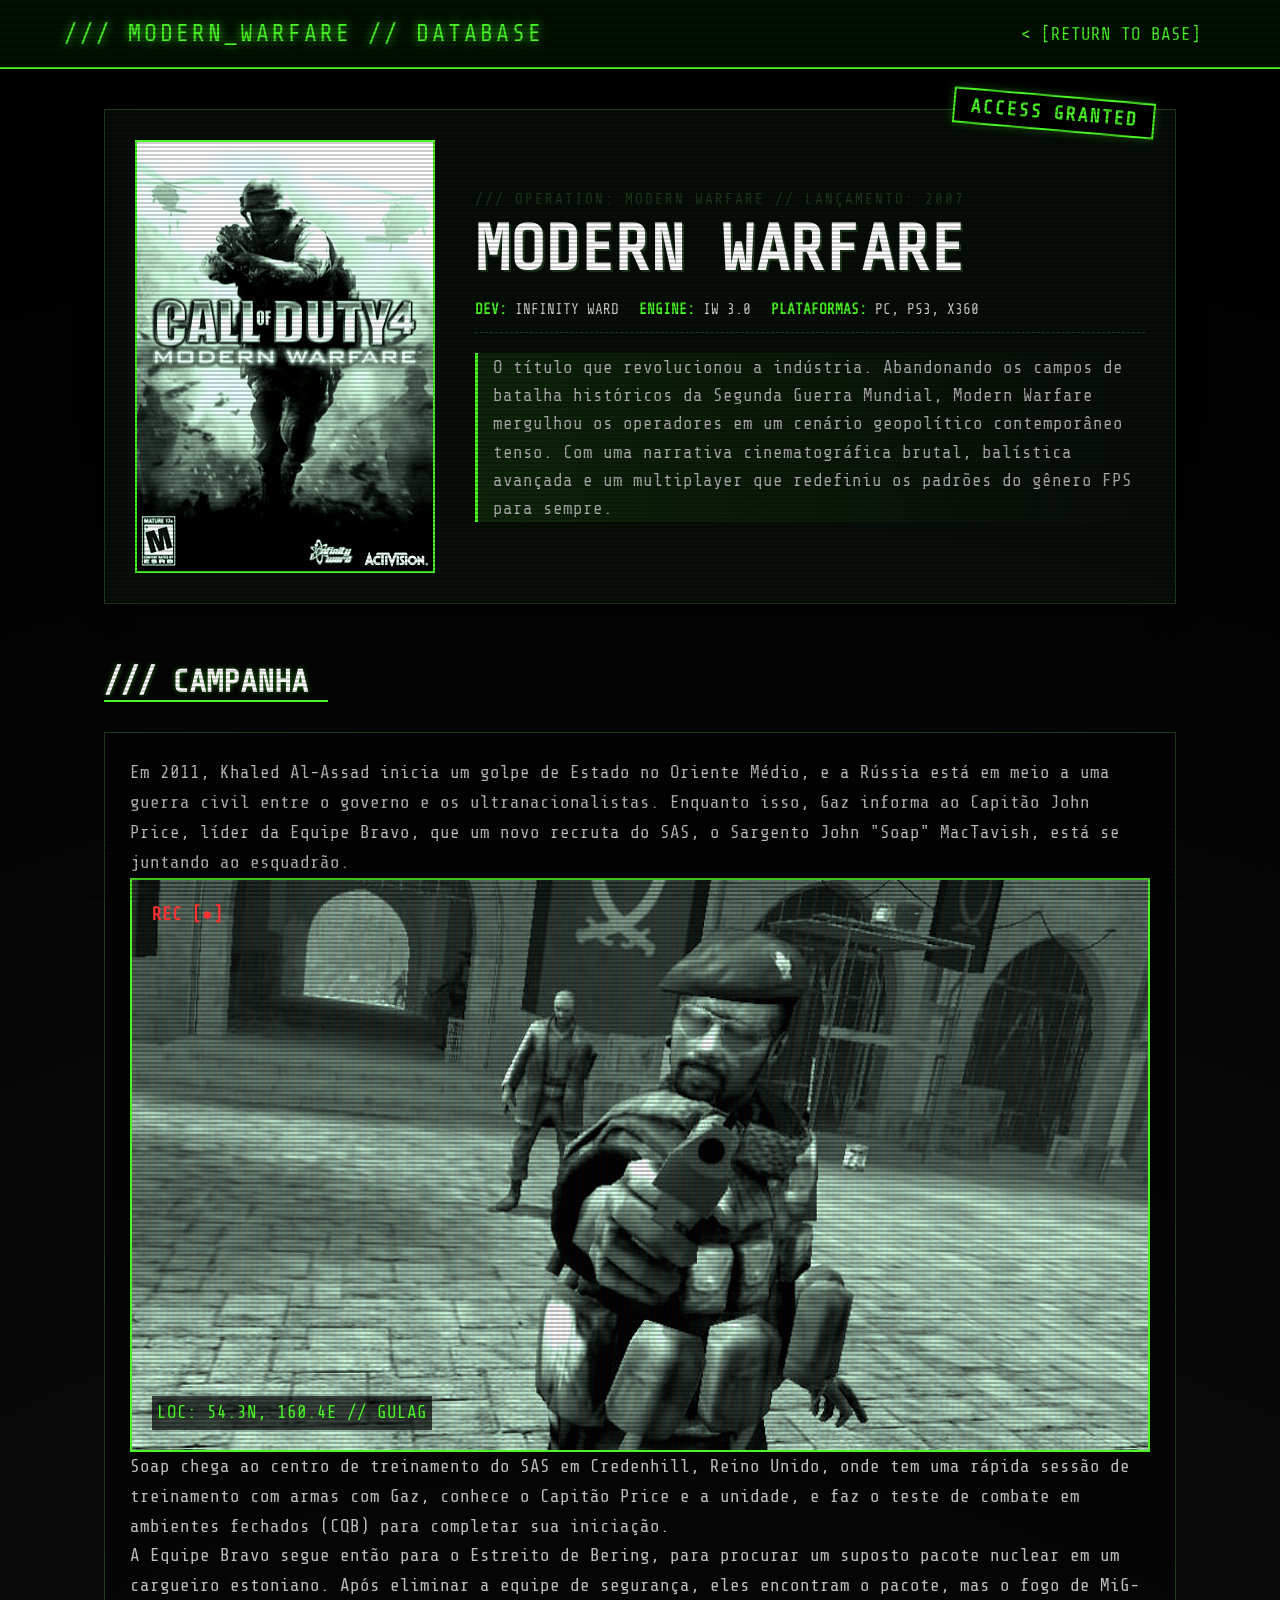
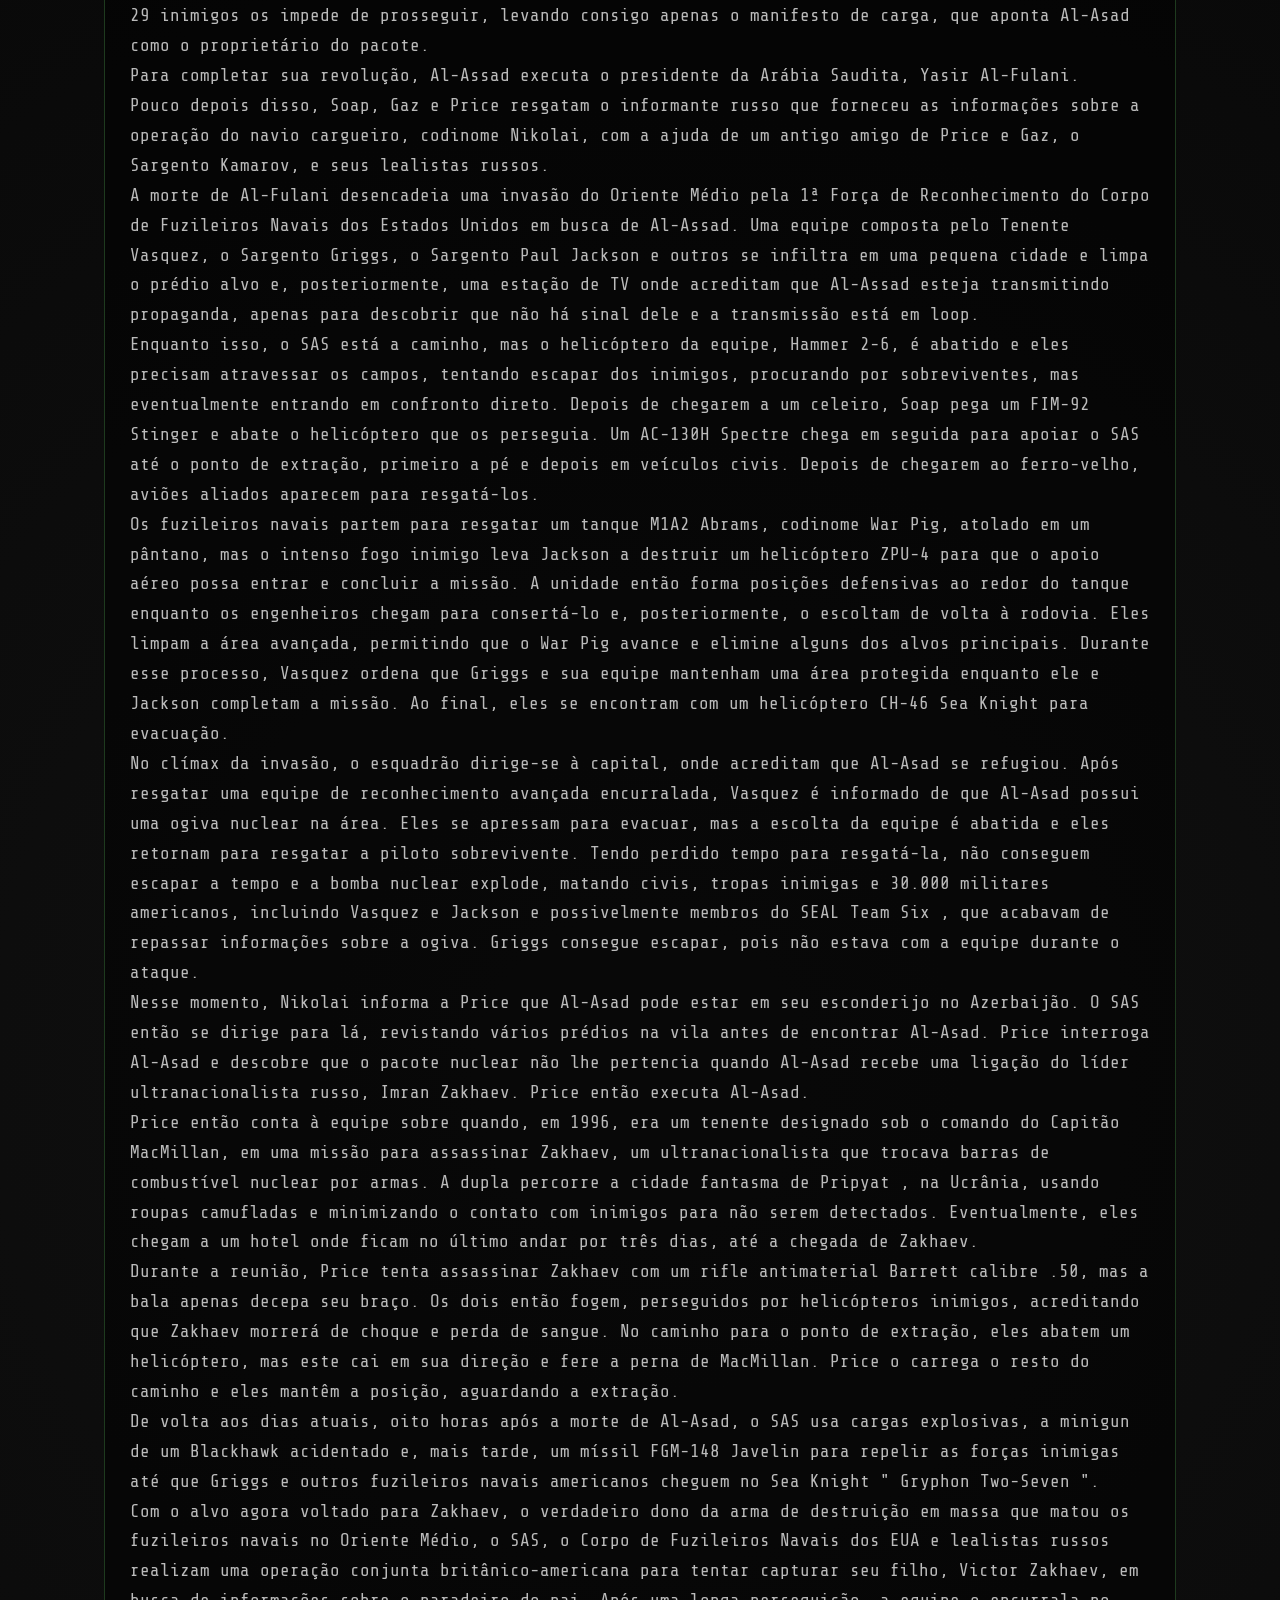
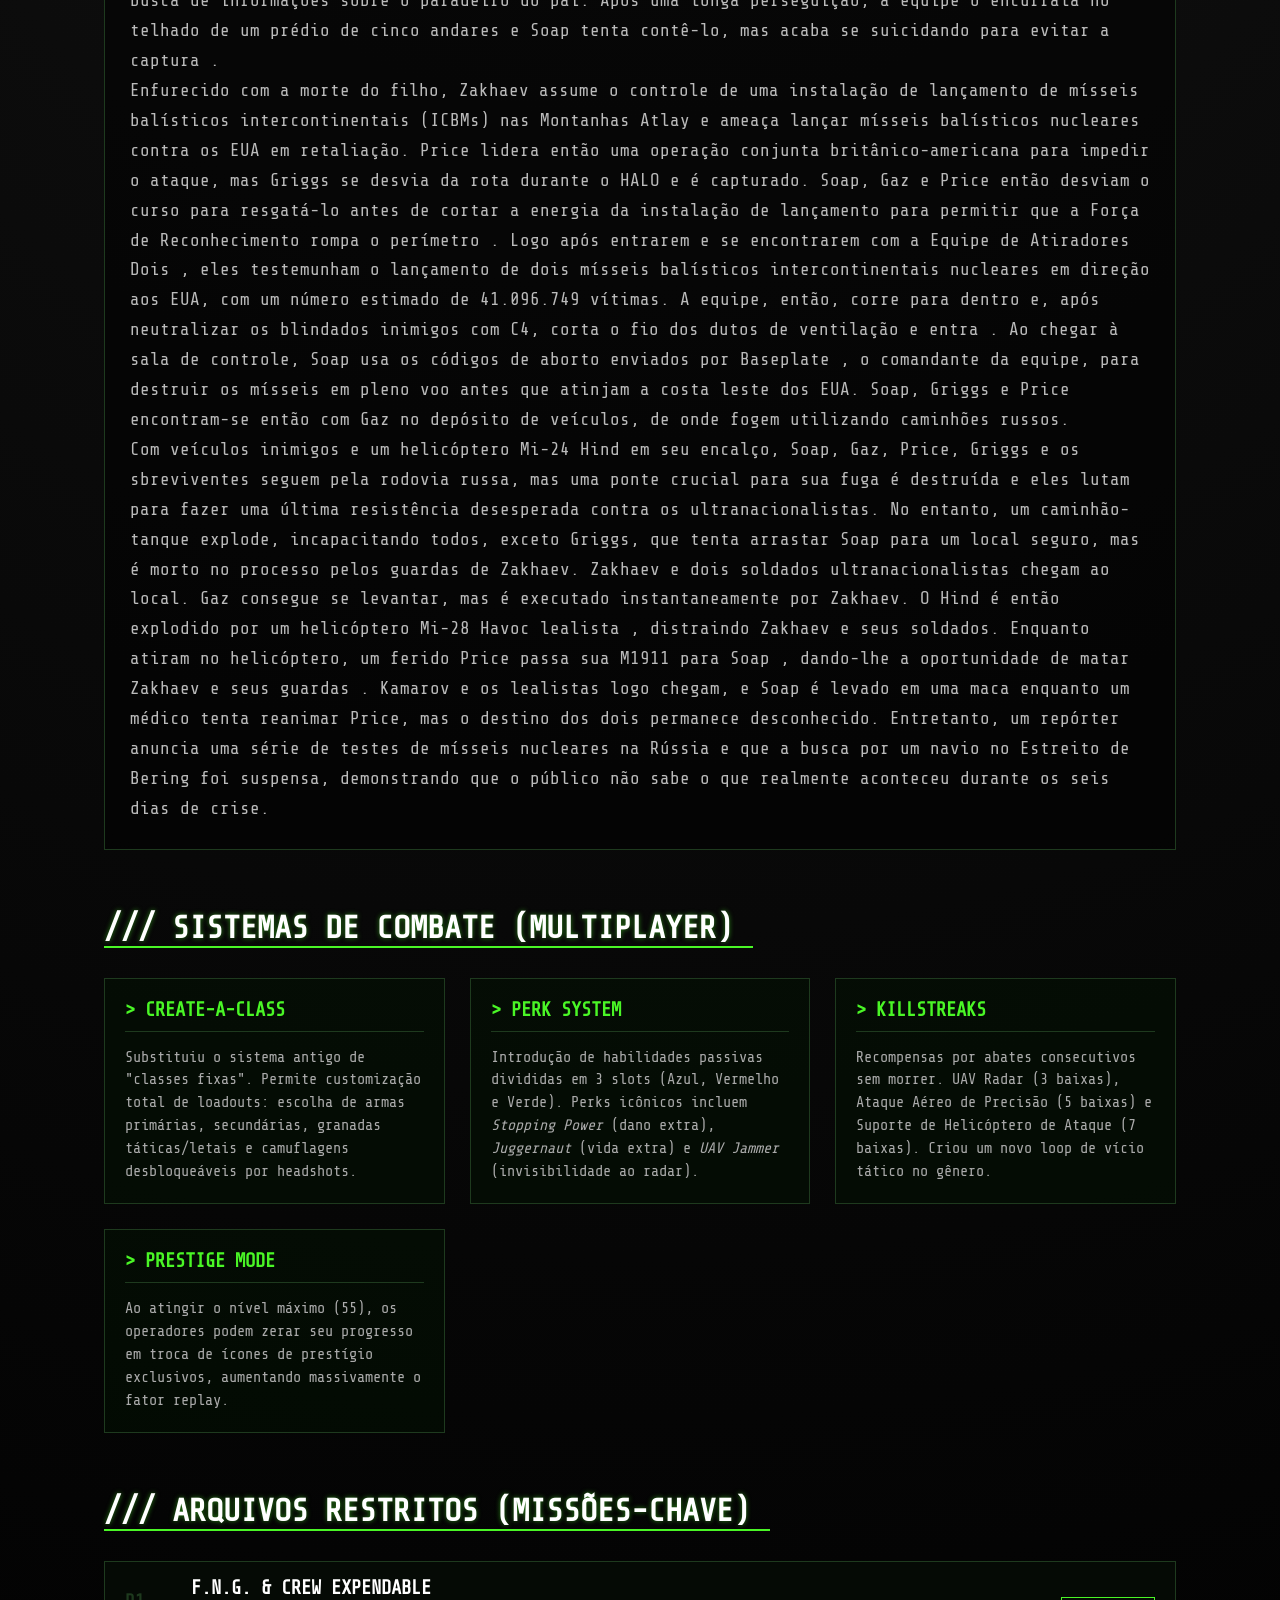
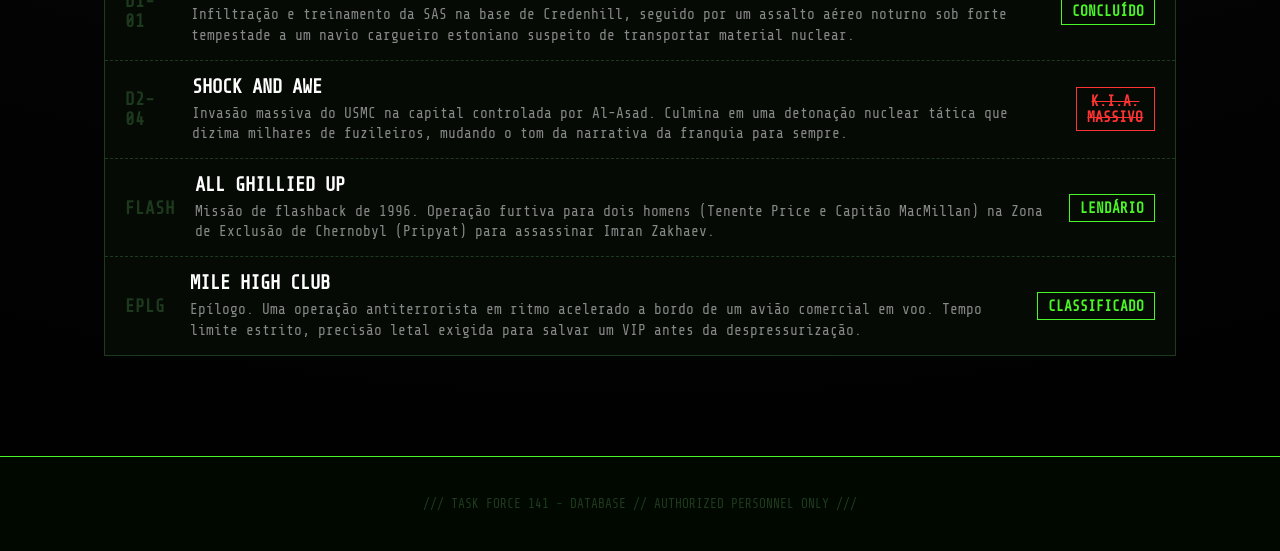
==== cod4.html @ a2489e1c "cod4 initial" ====
<!DOCTYPE html>
<html lang="pt-br">
<head>
    <meta charset="UTF-8">
    <meta name="viewport" content="width=device-width, initial-scale=1.0">
    <title>MODERN WARFARE</title>
    <link rel="preconnect" href="https://fonts.googleapis.com">
    <link rel="preconnect" href="https://fonts.gstatic.com" crossorigin>
    <link href="https://fonts.googleapis.com/css2?family=Share+Tech+Mono&display=swap" rel="stylesheet">
    <link rel="stylesheet" href="style.css">
    <link rel="icon" href="./IMGS/WhatsApp_Image_2026-02-17_at_17.23.43-removebg-preview.png" type="image/png">
</head>
<body>

    <div class="overlay"></div>

    <header>
        <div class="logo">/// MODERN_WARFARE // DATABASE</div>
        <nav>
            <ul>
                <li><a href="index.html"> < [RETURN TO BASE]</a></li>
            </ul>
        </nav>
    </header>

    <main class="game-container">
        
        <section class="game-hero">
            <div class="game-cover-box">
                <img src="./IMGS/CoD4_boxart.webp" alt="CoD4 Cover" class="game-cover-img">
                <div class="scan-line-img"></div>
            </div>
            <div class="game-hero-info">
                <div class="game-status-stamp">ACCESS GRANTED</div>
                <span class="game-code">/// OPERATION: MODERN WARFARE // LANÇAMENTO: 2007</span>
                <h1 class="game-title">MODERN WARFARE</h1>
                
                <div class="game-meta">
                    <div class="meta-item"><span>DEV:</span> INFINITY WARD</div>
                    <div class="meta-item"><span>ENGINE:</span> IW 3.0</div>
                    <div class="meta-item"><span>PLATAFORMAS:</span> PC, PS3, X360</div>
                </div>

                <p class="game-briefing">
                    O título que revolucionou a indústria. Abandonando os campos de batalha históricos da Segunda Guerra Mundial, Modern Warfare mergulhou os operadores em um cenário geopolítico contemporâneo tenso. Com uma narrativa cinematográfica brutal, balística avançada e um multiplayer que redefiniu os padrões do gênero FPS para sempre.
                </p>
            </div>
        </section>

        <section class="game-section">
            <h2 class="section-title">/// CAMPANHA</h2>
            <div class="game-text-panel">
                <p>Em 2011, Khaled Al-Assad inicia um golpe de Estado  no Oriente Médio, e a Rússia está em meio a uma guerra civil entre o governo e os ultranacionalistas. Enquanto isso, Gaz informa ao Capitão John Price, líder da Equipe Bravo, que um novo recruta do SAS, o Sargento John "Soap" MacTavish, está se juntando ao esquadrão. </br>
                <div class="ops-visual-game">
                <img src="./IMGS/MV5BMTdmZTEzNWYtZjg1OS00NGIxLTliMTItMDJmMjNmMjFjOTFmXkEyXkFqcGc@._V1_FMjpg_UX1000_.jpg" alt="Al-Assad">
                
                <div class="scan-overlay"></div>
                <div class="cam-rec">REC [●]</div>
                <div class="cam-loc">LOC: 54.3N, 160.4E // GULAG</div>
            </div>
                Soap chega ao centro de treinamento do SAS em Credenhill, Reino Unido, onde tem uma rápida sessão de treinamento com armas com Gaz, conhece o Capitão Price e a unidade, e faz o teste de combate em ambientes fechados (CQB) para completar sua iniciação.</br>
                A Equipe Bravo segue então para o Estreito de Bering, para procurar um suposto pacote nuclear em um cargueiro estoniano. Após eliminar a equipe de segurança, eles encontram o pacote, mas o fogo de MiG-29 inimigos os impede de prosseguir, levando consigo apenas o manifesto de carga, que aponta Al-Asad como o proprietário do pacote.</br>
                Para completar sua revolução, Al-Assad executa  o presidente da Arábia Saudita, Yasir Al-Fulani.</br>
                Pouco depois disso, Soap, Gaz e Price resgatam o informante russo que forneceu as informações sobre a operação do navio cargueiro, codinome  Nikolai, com a ajuda de um antigo amigo de Price e Gaz, o Sargento Kamarov, e seus lealistas russos.</br>
                A morte de Al-Fulani desencadeia uma invasão do Oriente Médio pela 1ª Força de Reconhecimento do Corpo de Fuzileiros Navais dos Estados Unidos em busca de Al-Assad. Uma equipe composta pelo Tenente Vasquez, o Sargento Griggs, o Sargento Paul Jackson e outros se infiltra em uma pequena cidade e limpa o prédio alvo e, posteriormente, uma estação de TV onde acreditam que Al-Assad esteja transmitindo propaganda, apenas para descobrir que não há sinal dele e a transmissão está em loop.</br>
                Enquanto isso, o SAS está a caminho, mas o helicóptero da equipe, Hammer 2-6, é abatido e eles precisam atravessar os campos, tentando escapar dos inimigos, procurando por sobreviventes, mas eventualmente entrando em confronto direto. Depois de chegarem a um celeiro, Soap pega um FIM-92 Stinger e abate o helicóptero que os perseguia. Um AC-130H Spectre chega em seguida para apoiar o SAS até o ponto de extração, primeiro a pé e depois em veículos civis. Depois de chegarem ao ferro-velho, aviões aliados aparecem para resgatá-los.</br>
                Os fuzileiros navais partem para resgatar um tanque M1A2 Abrams, codinome War Pig, atolado em um pântano, mas o intenso fogo inimigo leva Jackson a destruir um helicóptero ZPU-4 para que o apoio aéreo possa entrar e concluir a missão. A unidade então forma posições defensivas ao redor do tanque enquanto os engenheiros chegam para consertá-lo e, posteriormente, o escoltam de volta à rodovia. Eles limpam a área avançada, permitindo que o War Pig avance e elimine alguns dos alvos principais. Durante esse processo, Vasquez ordena que Griggs e sua equipe mantenham uma área protegida enquanto ele e Jackson completam a missão. Ao final, eles se encontram com um helicóptero CH-46 Sea Knight para evacuação.</br>
                No clímax da invasão, o esquadrão dirige-se à capital, onde acreditam que Al-Asad se refugiou. Após resgatar uma equipe de reconhecimento avançada encurralada, Vasquez é informado de que Al-Asad possui uma ogiva nuclear na área. Eles se apressam para evacuar, mas a escolta da equipe é abatida e eles retornam para resgatar a piloto sobrevivente. Tendo perdido tempo para resgatá-la, não conseguem escapar a tempo e a bomba nuclear explode, matando civis, tropas inimigas e 30.000 militares americanos, incluindo Vasquez e Jackson e possivelmente membros do SEAL Team Six , que acabavam de repassar informações sobre a ogiva. Griggs consegue escapar, pois não estava com a equipe durante o ataque.</br>
                Nesse momento, Nikolai informa a Price que Al-Asad pode estar em seu esconderijo no Azerbaijão. O SAS então se dirige para lá, revistando vários prédios na vila antes de encontrar Al-Asad. Price interroga Al-Asad e descobre que o pacote nuclear não lhe pertencia quando Al-Asad recebe uma ligação do líder ultranacionalista russo, Imran Zakhaev. Price então executa Al-Asad. </br>
                Price então conta à equipe sobre quando, em 1996, era um tenente designado sob o comando do Capitão MacMillan, em uma missão para assassinar Zakhaev, um ultranacionalista que trocava barras de combustível nuclear por armas. A dupla percorre a cidade fantasma de Pripyat , na Ucrânia, usando roupas camufladas e minimizando o contato com inimigos para não serem detectados. Eventualmente, eles chegam a um hotel onde ficam no último andar por três dias, até a chegada de Zakhaev.</br>
                Durante a reunião, Price tenta assassinar Zakhaev com um rifle antimaterial Barrett calibre .50, mas a bala apenas decepa seu braço. Os dois então fogem, perseguidos por helicópteros inimigos, acreditando que Zakhaev morrerá de choque e perda de sangue. No caminho para o ponto de extração, eles abatem um helicóptero, mas este cai em sua direção e fere a perna de MacMillan. Price o carrega o resto do caminho e eles mantêm a posição, aguardando a extração.</br>
                De volta aos dias atuais, oito horas após a morte de Al-Asad, o SAS usa cargas explosivas, a minigun de um Blackhawk acidentado e, mais tarde, um míssil FGM-148 Javelin para repelir as forças inimigas até que Griggs e outros fuzileiros navais americanos cheguem no Sea Knight " Gryphon Two-Seven ".</br>
                Com o alvo agora voltado para Zakhaev, o verdadeiro dono da arma de destruição em massa que matou os fuzileiros navais no Oriente Médio, o SAS, o Corpo de Fuzileiros Navais dos EUA e lealistas russos realizam uma operação conjunta britânico-americana para tentar capturar seu filho, Victor Zakhaev, em busca de informações sobre o paradeiro do pai. Após uma longa perseguição, a equipe o encurrala no telhado de um prédio de cinco andares e Soap tenta contê-lo, mas acaba se suicidando para evitar a captura .</br>
                Enfurecido com a morte do filho, Zakhaev assume o controle de uma instalação de lançamento de mísseis balísticos intercontinentais (ICBMs) nas Montanhas Atlay e ameaça lançar mísseis balísticos nucleares contra os EUA em retaliação. Price lidera então uma operação conjunta britânico-americana para impedir o ataque, mas Griggs se desvia da rota durante o HALO e é capturado. Soap, Gaz e Price então desviam o curso para resgatá-lo antes de cortar a energia da instalação de lançamento para permitir que a Força de Reconhecimento rompa o perímetro . Logo após entrarem e se encontrarem com a Equipe de Atiradores Dois , eles testemunham o lançamento de dois mísseis balísticos intercontinentais nucleares em direção aos EUA, com um número estimado de 41.096.749 vítimas. A equipe, então, corre para dentro  e, após neutralizar os blindados inimigos com C4, corta o fio dos dutos de ventilação e entra . Ao chegar à sala de controle, Soap usa os códigos de aborto enviados por Baseplate , o comandante da equipe, para destruir os mísseis em pleno voo antes que atinjam a costa leste dos EUA. Soap, Griggs e Price encontram-se então com Gaz no depósito de veículos, de onde fogem utilizando caminhões russos.</br>
                Com veículos inimigos e um helicóptero Mi-24 Hind em seu encalço, Soap, Gaz, Price, Griggs e os sbreviventes seguem pela rodovia russa, mas uma ponte crucial para sua fuga é destruída e eles lutam para fazer uma última resistência desesperada contra os ultranacionalistas. No entanto, um caminhão-tanque explode, incapacitando todos, exceto Griggs, que tenta arrastar Soap para um local seguro, mas é morto no processo pelos guardas de Zakhaev. Zakhaev e dois soldados ultranacionalistas chegam ao local. Gaz consegue se levantar, mas é executado instantaneamente por Zakhaev. O Hind é então explodido por um helicóptero Mi-28 Havoc lealista , distraindo Zakhaev e seus soldados. Enquanto atiram no helicóptero, um ferido Price passa sua M1911 para Soap , dando-lhe a oportunidade de  matar Zakhaev e seus guardas . Kamarov e os lealistas logo chegam, e Soap é levado em uma maca enquanto um médico tenta reanimar Price, mas o destino dos dois permanece desconhecido. Entretanto, um repórter anuncia uma série de testes de mísseis nucleares na Rússia e que a busca por um navio no Estreito de Bering foi suspensa, demonstrando que o público não sabe o que realmente aconteceu durante os seis dias de crise.</br></p>
            </div>
        </section>

        <section class="game-section">
            <h2 class="section-title">/// SISTEMAS DE COMBATE (MULTIPLAYER)</h2>
            <div class="game-grid">
                <div class="game-card">
                    <h3>> CREATE-A-CLASS</h3>
                    <p>Substituiu o sistema antigo de "classes fixas". Permite customização total de loadouts: escolha de armas primárias, secundárias, granadas táticas/letais e camuflagens desbloqueáveis por headshots.</p>
                </div>
                <div class="game-card">
                    <h3>> PERK SYSTEM</h3>
                    <p>Introdução de habilidades passivas divididas em 3 slots (Azul, Vermelho e Verde). Perks icônicos incluem <em>Stopping Power</em> (dano extra), <em>Juggernaut</em> (vida extra) e <em>UAV Jammer</em> (invisibilidade ao radar).</p>
                </div>
                <div class="game-card">
                    <h3>> KILLSTREAKS</h3>
                    <p>Recompensas por abates consecutivos sem morrer. UAV Radar (3 baixas), Ataque Aéreo de Precisão (5 baixas) e Suporte de Helicóptero de Ataque (7 baixas). Criou um novo loop de vício tático no gênero.</p>
                </div>
                <div class="game-card">
                    <h3>> PRESTIGE MODE</h3>
                    <p>Ao atingir o nível máximo (55), os operadores podem zerar seu progresso em troca de ícones de prestígio exclusivos, aumentando massivamente o fator replay.</p>
                </div>
            </div>
        </section>

        <section class="game-section">
            <h2 class="section-title">/// ARQUIVOS RESTRITOS (MISSÕES-CHAVE)</h2>
            <div class="game-mission-board">
                
                <div class="mission-row">
                    <div class="mission-date">D1-01</div>
                    <div class="mission-details">
                        <h4>F.N.G. & CREW EXPENDABLE</h4>
                        <p>Infiltração e treinamento da SAS na base de Credenhill, seguido por um assalto aéreo noturno sob forte tempestade a um navio cargueiro estoniano suspeito de transportar material nuclear.</p>
                    </div>
                    <div class="mission-status success">CONCLUÍDO</div>
                </div>

                <div class="mission-row">
                    <div class="mission-date">D2-04</div>
                    <div class="mission-details">
                        <h4>SHOCK AND AWE</h4>
                        <p>Invasão massiva do USMC na capital controlada por Al-Asad. Culmina em uma detonação nuclear tática que dizima milhares de fuzileiros, mudando o tom da narrativa da franquia para sempre.</p>
                    </div>
                    <div class="mission-status failed">K.I.A. MASSIVO</div>
                </div>

                <div class="mission-row">
                    <div class="mission-date">FLASH</div>
                    <div class="mission-details">
                        <h4>ALL GHILLIED UP</h4>
                        <p>Missão de flashback de 1996. Operação furtiva para dois homens (Tenente Price e Capitão MacMillan) na Zona de Exclusão de Chernobyl (Pripyat) para assassinar Imran Zakhaev.</p>
                    </div>
                    <div class="mission-status success">LENDÁRIO</div>
                </div>

                <div class="mission-row">
                    <div class="mission-date">EPLG</div>
                    <div class="mission-details">
                        <h4>MILE HIGH CLUB</h4>
                        <p>Epílogo. Uma operação antiterrorista em ritmo acelerado a bordo de um avião comercial em voo. Tempo limite estrito, precisão letal exigida para salvar um VIP antes da despressurização.</p>
                    </div>
                    <div class="mission-status success">CLASSIFICADO</div>
                </div>

            </div>
        </section>

    </main>

    <footer>
        <p>/// TASK FORCE 141 - DATABASE // AUTHORIZED PERSONNEL ONLY ///</p>
    </footer>

</body>
</html>
---- style.css ----
:root {
    --mw-green: #4af626;
    --mw-dark: #0a0f0a;
    --mw-dim: #1e3a1e;
    --mw-red: #ff3333;
    --scanline-color: rgba(18, 16, 16, 0.5);
    --crt-bg: #0b0f0b;
    --crt-panel: rgba(15, 25, 15, 0.8);
    --crt-border: #333;
}

* {
    margin: 0;
    padding: 0;
    box-sizing: border-box;
}

body {
    background-color: black;
    color: var(--mw-green);
    font-family: 'Share Tech Mono', monospace;
    overflow-x: hidden;
    background-image: radial-gradient(circle at center, #111 0%, #000 100%);
    min-height: 100vh;
}

.overlay {
    position: fixed;
    top: 0;
    left: 0;
    width: 100%;
    height: 100%;
    background: linear-gradient(
        to bottom,
        rgba(255,255,255,0),
        rgba(255,255,255,0) 50%,
        rgba(0,0,0,0.2) 50%,
        rgba(0,0,0,0.2)
    );
    background-size: 100% 4px;
    pointer-events: none;
    z-index: 999;
    animation: flicker 0.15s infinite;
}

header {
    display: flex;
    justify-content: space-between;
    align-items: center;
    padding: 20px 5%;
    border-bottom: 2px solid var(--mw-green);
    background: rgba(0, 20, 0, 0.8);
    position: sticky;
    top: 0;
    z-index: 100;
    backdrop-filter: blur(5px);
}

.logo {
    font-size: 1.5rem;
    text-transform: uppercase;
    letter-spacing: 3px;
    text-shadow: 0 0 10px var(--mw-green);
}

nav ul {
    list-style: none;
    display: flex;
    gap: 30px;
}

nav a {
    color: var(--mw-green);
    text-decoration: none;
    text-transform: uppercase;
    font-size: 1.1rem;
    transition: 0.3s;
    position: relative;
}

nav a:hover {
    text-shadow: 0 0 15px var(--mw-green);
    color: #fff;
}

nav a::before {
    content: '[';
    margin-right: 5px;
    opacity: 0;
    transition: 0.3s;
}

nav a::after {
    content: ']';
    margin-left: 5px;
    opacity: 0;
    transition: 0.3s;
}

nav a:hover::before, 
nav a:hover::after {
    opacity: 1;
}

.hero {
    height: 80vh;
    display: flex;
    flex-direction: column;
    justify-content: center;
    align-items: center;
    text-align: center;
    position: relative;
    border-bottom: 1px dashed var(--mw-dim);
}

.hero h1 {
    font-size: 5rem;
    text-transform: uppercase;
    letter-spacing: 5px;
    margin-bottom: 20px;
    animation: glitch 3s infinite;
    line-height: 0.9;
}

.hero p {
    font-size: 1.5rem;
    max-width: 600px;
    border-left: 4px solid var(--mw-green);
    padding-left: 20px;
    background: rgba(74, 246, 38, 0.1);
}

.timeline {
    padding: 50px 10%;
}

.section-title {
    border-bottom: 2px solid var(--mw-green);
    display: inline-block;
    margin-bottom: 40px;
    padding-right: 20px;
    text-transform: uppercase;
    font-size: 2rem;
    width: fit-content;
}

.game-grid {
    display: grid;
    grid-template-columns: repeat(auto-fit, minmax(300px, 1fr));
    gap: 30px;
}

.card {
    border: 1px solid var(--mw-green);
    background: rgba(0, 0, 0, 0.6);
    padding: 15px;
    transition: 0.3s;
    position: relative;
}

.card:hover {
    background: rgba(74, 246, 38, 0.1);
    transform: translateY(-5px);
    box-shadow: 0 0 20px rgba(74, 246, 38, 0.2);
}

.card-img {
    width: 100%;
    height: 200px;
    background: #1a2f1a;
    margin-bottom: 15px;
    display: flex;
    align-items: center;
    justify-content: center;
    border: 1px solid var(--mw-dim);
    overflow: hidden;
}

.card-img img {
    width: 100%;
    height: 100%;
    object-fit: cover;
    filter: grayscale(100%) sepia(100%) hue-rotate(90deg) saturate(300%);
    transition: 0.5s;
}

.card:hover .card-img img {
    filter: none;
}

.card h3 {
    font-size: 1.8rem;
    margin-bottom: 10px;
    text-transform: uppercase;
}

.card p {
    font-size: 0.9rem;
    color: #ccc;
    line-height: 1.5;
}

.year-tag {
    position: absolute;
    top: -10px;
    right: -10px;
    background: var(--mw-green);
    color: black;
    padding: 5px 10px;
    font-weight: bold;
}

.fac-container {
    padding: 40px 10%;
    max-width: 1400px;
    margin: 0 auto;
}

.fac-header {
    border-left: 5px solid var(--mw-green);
    padding-left: 20px;
    margin-bottom: 50px;
}

.fac-header h1 {
    font-size: 3rem;
    text-transform: uppercase;
    margin-bottom: 10px;
}

.fac-header p {
    color: #888;
    font-size: 0.9rem;
}

.fac-grid {
    display: grid;
    grid-template-columns: repeat(auto-fill, minmax(400px, 1fr));
    gap: 30px;
}

.fac-card {
    background: rgba(0, 20, 0, 0.5);
    border: 1px solid var(--mw-dim);
    display: flex;
    height: 200px;
    transition: 0.3s;
    position: relative;
    overflow: hidden;
}

.fac-card:hover {
    border-color: var(--mw-green);
    background: rgba(74, 246, 38, 0.05);
    transform: translateX(10px);
}

.fac-card::before {
    content: '';
    position: absolute;
    left: 0;
    top: 0;
    bottom: 0;
    width: 4px;
    background: var(--mw-dim);
    transition: 0.3s;
}

.fac-card:hover::before {
    background: var(--mw-green);
}

.fac-img-box {
    width: 150px;
    background: rgba(0,0,0,0.5);
    display: flex;
    align-items: center;
    justify-content: center;
    border-right: 1px solid var(--mw-dim);
}

.fac-img-box img {
    width: 100px;
    height: 100px;
    object-fit: contain;
    filter: grayscale(100%) sepia(100%) hue-rotate(90deg) saturate(300%) brightness(0.8);
    transition: 0.3s;
}

.fac-card:hover .fac-img-box img {
    filter: none;
    transform: scale(1.1);
}

.fac-data {
    padding: 20px;
    flex: 1;
    display: flex;
    flex-direction: column;
    justify-content: center;
}

.fac-title {
    font-size: 1.5rem;
    text-transform: uppercase;
    color: #fff;
    margin-bottom: 5px;
    letter-spacing: 2px;
}

.fac-meta {
    font-size: 0.8rem;
    color: var(--mw-green);
    margin-bottom: 15px;
    text-transform: uppercase;
    letter-spacing: 1px;
}

.fac-desc {
    font-size: 0.85rem;
    color: #aaa;
    line-height: 1.4;
    border-top: 1px solid var(--mw-dim);
    padding-top: 10px;
}

.fac-card.hostile:hover {
    border-color: var(--mw-red);
    background: rgba(255, 50, 50, 0.05);
}

.fac-card.hostile .fac-meta {
    color: var(--mw-red);
}

.fac-card.hostile:hover::before {
    background: var(--mw-red);
}

.status-stamp {
    position: absolute;
    top: 10px;
    right: 10px;
    font-size: 0.7rem;
    border: 1px solid;
    padding: 2px 6px;
    text-transform: uppercase;
    opacity: 0.7;
    transform: rotate(-10deg);
}

.hostile .status-stamp {
    color: var(--mw-red);
    border-color: var(--mw-red);
}

.ops-panel {
    display: flex;
    flex-wrap: wrap;
    border: 1px solid var(--mw-dim);
    background: #050a05;
    margin-bottom: 50px;
    position: relative;
    box-shadow: 0 0 20px rgba(0, 0, 0, 0.8);
}

.ops-visual {
    flex: 1.5;
    min-width: 300px;
    position: relative;
    overflow: hidden;
    border-right: 2px solid var(--mw-green);
    background: #000;
}

.ops-visual-game {
    flex: 1.5;
    min-width: 300px;
    position: relative;
    overflow: hidden;
    border: 2px solid var(--mw-green);
}

.ops-visual-game img {
    filter: grayscale(100%) sepia(50%) hue-rotate(90deg) contrast(1.2);
    width: 100%;
    height: 100%;
    object-fit: cover;
    display: block;
}

.ops-visual img {
    width: 100%;
    height: 100%;
    min-height: 350px;
    object-fit: cover;
    opacity: 0.7;
    filter: grayscale(100%) sepia(50%) hue-rotate(90deg) contrast(1.2);
    transition: 5s ease;
}

.scan-overlay {
    position: absolute;
    top: 0; left: 0; width: 100%; height: 100%;
    background: linear-gradient(rgba(18, 16, 16, 0) 50%, rgba(0, 0, 0, 0.25) 50%), linear-gradient(90deg, rgba(255, 0, 0, 0.06), rgba(0, 255, 0, 0.02), rgba(0, 0, 255, 0.06));
    background-size: 100% 4px, 6px 100%;
    pointer-events: none;
    z-index: 2;
}

.cam-rec {
    position: absolute;
    top: 20px;
    left: 20px;
    font-family: 'Share Tech Mono', monospace;
    color: var(--mw-red);
    font-weight: bold;
    animation: blink 1s infinite;
    z-index: 3;
}

.cam-loc {
    position: absolute;
    bottom: 20px;
    left: 20px;
    font-family: 'Share Tech Mono', monospace;
    color: var(--mw-green);
    background: rgba(0,0,0,0.7);
    padding: 2px 5px;
    z-index: 3;
}

.ops-data {
    flex: 1;
    padding: 30px;
    display: flex;
    flex-direction: column;
    justify-content: space-between;
    background: linear-gradient(135deg, rgba(10,20,10,1) 0%, rgba(5,10,5,1) 100%);
}

.ops-title {
    font-size: 1.5rem;
    color: #fff;
    border-bottom: 1px solid var(--mw-dim);
    padding-bottom: 10px;
    margin-bottom: 20px;
}

.ops-desc {
    font-family: 'Share Tech Mono', monospace;
    font-size: 0.9rem;
    color: #aaa;
    margin-bottom: 25px;
    line-height: 1.5;
}

.mission-list {
    list-style: none;
    font-family: 'Share Tech Mono', monospace;
}

.mission-list li {
    display: flex;
    justify-content: space-between;
    padding: 8px 0;
    border-bottom: 1px dashed #222;
    transition: 0.2s;
}

.mission-list li:hover {
    background: rgba(74, 246, 38, 0.05);
    padding-left: 10px;
}

.mission-date { color: #555; width: 60px; }
.mission-name { color: #fff; flex-grow: 1; }

.mission-status { font-weight: bold; font-size: 0.8rem; }
.mission-status.success { color: var(--mw-green); }
.mission-status.failed { color: var(--mw-red); text-decoration: line-through; }
.mission-status.warning { color: #ffcc00; }

.ops-footer {
    margin-top: 20px;
    font-family: 'Share Tech Mono', monospace;
    font-size: 0.8rem;
    color: var(--mw-green);
}

.loading-bar {
    width: 100%;
    height: 4px;
    background: #111;
    margin-top: 5px;
    position: relative;
}

.loading-bar .progress {
    width: 64%;
    height: 100%;
    background: var(--mw-green);
    box-shadow: 0 0 10px var(--mw-green);
}

.arq-container {
    max-width: 1400px;
    margin: 0 auto;
    padding: 40px 5%;
}

.arq-cabecalho {
    border-bottom: 2px solid var(--mw-green);
    margin-bottom: 40px;
    padding-bottom: 20px;
}

.arq-titulo {
    font-size: 3rem;
    text-transform: uppercase;
    letter-spacing: 3px;
}

.arq-subtitulo {
    color: var(--mw-green);
    font-size: 1.1rem;
    margin-top: 10px;
    letter-spacing: 1px;
}

.armory-section {
    max-width: 1000px;
    margin: 50px auto;
    border-top: 1px dashed var(--mw-dim);
    padding-top: 20px;
}

.weapon-card {
    display: flex;
    justify-content: space-between;
    align-items: center;
    background: #0a0f0a;
    border: 1px solid #333;
    margin-bottom: 15px;
    padding: 20px;
    background-image:
        linear-gradient(rgba(255, 255, 255, 0.03) 1px, transparent 1px),
        linear-gradient(90deg, rgba(255, 255, 255, 0.03) 1px, transparent 1px);
    background-size: 20px 20px;
}

.weapon-info h3 {
    color: var(--mw-green);
    font-size: 1.5rem;
}

.weapon-info .specs {
    font-size: 0.8rem;
    color: #888;
    margin-bottom: 10px;
}

.weapon-img img {
    width: 200px;
    opacity: 0.8;
    filter: invert(1) drop-shadow(0 0 5px var(--mw-green));
}

.grade-operadores {
    border-top: 1px dashed var(--mw-dim);
    padding-top: 20px;
    display: flex;
    flex-direction: column;
    gap: 25px;
    max-width: 1000px;
    margin: 0 auto;
}

.cartao-operador {
    display: flex;
    flex-direction: row;
    background: rgba(10, 20, 10, 0.9);
    border: 1px solid var(--mw-dim);
    border-left: 4px solid var(--mw-green);
    height: 220px;
    position: relative;
    transition: all 0.3s ease;
    overflow: hidden;
}

.cartao-operador:hover {
    transform: translateX(10px);
    border-color: var(--mw-green);
    background: linear-gradient(90deg, rgba(10,20,10,0.9) 0%, rgba(74,246,38,0.05) 100%);
    box-shadow: -5px 0 15px rgba(74, 246, 38, 0.1);
}

.foto-identidade {
    width: 200px;
    height: 100%;
    flex-shrink: 0;
    border-bottom: none;
    border-right: 1px solid var(--mw-dim);
    position: relative;
}

.foto-identidade img {
    width: 100%;
    height: 100%;
    object-fit: cover;
    object-position: top center;
    filter: grayscale(100%) sepia(80%) hue-rotate(80deg) contrast(1.1);
    transition: 0.5s;
}

.cartao-operador:hover .foto-identidade img {
    filter: none;
    transform: scale(1.1);
}

.dados-operador {
    flex-grow: 1;
    padding: 20px 30px;
    display: flex;
    flex-direction: column;
    justify-content: center;
    background: transparent;
}

.nome-codigo {
    font-size: 2rem;
    color: #fff;
    text-transform: uppercase;
    letter-spacing: 2px;
    margin-bottom: 5px;
    display: flex;
    align-items: center;
    justify-content: space-between;
}

.nome-codigo::after {
    content: '/// CONFIDENTIAL';
    font-size: 0.6rem;
    color: var(--mw-dim);
    letter-spacing: 1px;
    border: 1px solid var(--mw-dim);
    padding: 2px 5px;
}

.patente-militar {
    color: var(--mw-green);
    font-size: 0.9rem;
    text-transform: uppercase;
    margin-bottom: 15px;
    padding-bottom: 10px;
    border-bottom: 1px dashed var(--mw-dim);
    display: block;
}

.tabela-info {
    width: 100%;
    font-size: 0.95rem;
    color: #ccc;
}

.tabela-info td {
    padding: 3px 0;
}

.tabela-info td:first-child {
    color: var(--mw-green);
    width: 100px;
    font-weight: bold;
    opacity: 0.8;
}

.cartao-operador.status-baixa {
    border-left-color: var(--mw-red);
    border-color: #3a1e1e;
}

.cartao-operador.status-baixa:hover {
    border-color: var(--mw-red);
    background: linear-gradient(90deg, rgba(20,10,10,0.9) 0%, rgba(255,51,51,0.05) 100%);
    box-shadow: -5px 0 15px rgba(255, 51, 51, 0.1);
}

.cartao-operador.status-baixa .nome-codigo,
.cartao-operador.status-baixa .patente-militar,
.cartao-operador.status-baixa .tabela-info td:first-child {
    color: var(--mw-red);
}

.cartao-operador.status-baixa .foto-identidade::after {
    content: 'K.I.A.';
    position: absolute;
    top: 50%;
    left: 50%;
    transform: translate(-50%, -50%) rotate(-15deg);
    font-size: 2.5rem;
    font-weight: 900;
    color: rgba(255, 51, 51, 0.8);
    border: 4px solid rgba(255, 51, 51, 0.8);
    padding: 2px 10px;
    pointer-events: none;
    z-index: 10;
}

.crt-body {
    background-color: #050505;
    background-image: linear-gradient(rgba(0,0,0,0.85), rgba(0,0,0,0.85));
}

.crt-container {
    max-width: 1400px;
    margin: 0 auto;
    padding: 20px 5%;
}

.crt-header {
    border-bottom: 4px solid var(--mw-green);
    padding: 40px 0;
    margin-bottom: 40px;
    display: flex;
    justify-content: space-between;
    align-items: center;
    position: relative;
}

.crt-callsign {
    display: block;
    font-size: 1.2rem;
    color: var(--mw-green);
    letter-spacing: 5px;
    margin-bottom: 5px;
}

.crt-name {
    font-size: 4rem;
    color: #fff;
    text-transform: uppercase;
    line-height: 1;
    text-shadow: 0 0 15px rgba(74, 246, 38, 0.3);
}

.crt-meta {
    color: #888;
    margin-top: 10px;
    font-size: 1rem;
}

.crt-stamp {
    border: 3px solid rgba(255, 50, 50, 0.5);
    color: rgba(255, 50, 50, 0.5);
    font-size: 2rem;
    font-weight: bold;
    padding: 10px 20px;
    transform: rotate(-15deg);
    font-family: 'Michroma', sans-serif;
    pointer-events: none;
    opacity: 0.8;
}

.crt-stamp-kia {
    border: 3px solid var(--mw-red);
    color: var(--mw-red);
    font-size: 2rem;
    font-weight: bold;
    padding: 10px 20px;
    transform: rotate(-15deg);
    font-family: 'Michroma', sans-serif;
    pointer-events: none;
    opacity: 0.8;
}

.crt-grid {
    display: grid;
    grid-template-columns: 350px 1fr;
    gap: 40px;
}

.crt-photo-frame {
    width: 100%;
    height: 400px;
    border: 1px solid var(--mw-green);
    padding: 5px;
    background: rgba(0,0,0,0.5);
    position: relative;
    overflow: hidden;
    margin-bottom: 30px;
}

.crt-photo-frame2 {
    width: auto;
    height: auto;
    border: 1px solid var(--mw-green);
    padding: 5px;
    background: rgba(0,0,0,0.5);
    position: relative;
    overflow: hidden;
    margin-bottom: 30px;
    object-fit: contain;
}

.crt-mugshot {
    width: 100%;
    height: 100%;
    object-fit: cover;
    filter: grayscale(100%) contrast(1.1);
}

.crt-panel {
    background: var(--crt-panel);
    border: 1px solid var(--crt-border);
    padding: 20px;
    margin-bottom: 20px;
}

.crt-panel-title {
    color: #fff;
    border-bottom: 1px solid var(--crt-border);
    padding-bottom: 10px;
    margin-bottom: 15px;
    font-size: 1.1rem;
}

.crt-table {
    width: 100%;
    font-size: 0.9rem;
    color: #ccc;
}

.crt-table td {
    padding: 6px 0;
    border-bottom: 1px dashed #222;
}

.crt-table td:first-child {
    color: var(--mw-green);
    font-weight: bold;
    width: 80px;
}

.crt-skills li {
    list-style: none;
    margin-bottom: 15px;
    font-size: 0.8rem;
    color: #aaa;
}

.crt-bar {
    height: 4px;
    background: #222;
    margin-top: 5px;
    width: 100%;
}

.crt-bar div {
    height: 100%;
    background: var(--mw-green);
}

.crt-section {
    margin-bottom: 50px;
}

.crt-section-title {
    color: var(--mw-green);
    font-size: 1.5rem;
    border-left: 5px solid var(--mw-green);
    padding-left: 15px;
    margin-bottom: 20px;
    background: linear-gradient(90deg, rgba(74,246,38,0.05) 0%, transparent 100%);
}

.crt-text {
    color: #bbb;
    line-height: 1.6;
    margin-bottom: 15px;
    font-size: 1.05rem;
}

.crt-log-entry {
    display: flex;
    background: rgba(255,255,255,0.02);
    border: 1px solid #222;
    margin-bottom: 15px;
    padding: 15px;
    transition: 0.3s;
}

.crt-log-entry:hover {
    border-color: var(--mw-green);
    transform: translateX(5px);
}

.crt-log-date {
    font-size: 1.2rem;
    font-weight: bold;
    color: var(--dsp-accent); 
    padding-right: 20px;
    border-right: 1px solid #333;
    display: flex;
    align-items: center;
}

.crt-log-info {
    flex: 1;
    padding: 0 20px;
}

.crt-log-info h4 { color: #fff; margin-bottom: 5px; }
.crt-log-info p { font-size: 0.85rem; color: #888; margin: 0; }

.crt-status {
    font-size: 0.7rem;
    font-weight: bold;
    padding: 5px 10px;
    border: 1px solid;
    height: fit-content;
    align-self: center;
}

.crt-status.success { color: var(--mw-green); border-color: var(--mw-green); }
.crt-status.fail { color: var(--mw-red); border-color: var(--mw-red); }
.crt-status.partial { color: #ffcc00; border-color: #ffcc00; }

.crt-loadout-grid {
    display: flex;
    gap: 20px;
}

.crt-weapon-box {
    flex: 1;
    background: #080c08;
    border: 1px solid #333;
    padding: 20px;
    text-align: center;
    transition: 0.3s;
}

.crt-weapon-box:hover {
    border-color: var(--mw-green);
    background: rgba(74,246,38,0.05);
}

.crt-weapon-box img {
    max-width: 100%;
    height: 80px;
    object-fit: contain;
    filter: invert(1);
    margin-bottom: 15px;
}

.crt-w-info strong { display: block; color: var(--mw-green); }
.crt-w-info span { font-size: 0.8rem; color: #666; }

.game-container {
    max-width: 1200px;
    margin: 0 auto;
    padding: 40px 5%;
}

.game-container .section-title {
    text-shadow: 0 0 5px rgba(74, 246, 38, 0.5); 
}

.game-hero {
    display: flex;
    gap: 40px;
    margin-bottom: 60px;
    border: 1px solid var(--mw-dim);
    background: rgba(10, 20, 10, 0.6);
    padding: 30px;
    position: relative;
    box-shadow: 0 0 20px rgba(0, 0, 0, 0.8);
}

.game-cover-box {
    width: 300px;
    flex-shrink: 0;
    border: 2px solid var(--mw-green);
    position: relative;
    overflow: hidden;
    background: #000;
}

.game-cover-img {
    width: 100%;
    height: 100%;
    object-fit: cover;
    filter: grayscale(100%) sepia(50%) hue-rotate(90deg) contrast(1.2);
    transition: filter 0.5s ease;
}

.game-cover-box:hover .game-cover-img {
    filter: none;
}

.game-hero-info {
    flex-grow: 1;
    display: flex;
    flex-direction: column;
    justify-content: center;
}

.game-status-stamp {
    position: absolute;
    top: -15px;
    right: 20px;
    border: 2px solid var(--mw-green);
    color: var(--mw-green);
    padding: 5px 15px;
    font-size: 1.2rem;
    font-weight: bold;
    letter-spacing: 2px;
    transform: rotate(5deg);
    background: black;
    box-shadow: 0 0 10px rgba(74, 246, 38, 0.3);
}

.game-code {
    color: var(--mw-dim);
    font-size: 0.9rem;
    letter-spacing: 2px;
    margin-bottom: 10px;
}

.game-title {
    font-size: 4rem;
    color: #fff;
    text-transform: uppercase;
    line-height: 1;
    margin-bottom: 20px;
    text-shadow: 2px 2px 0px var(--mw-dim);
}

.game-meta {
    display: flex;
    gap: 20px;
    margin-bottom: 20px;
    border-bottom: 1px dashed var(--mw-dim);
    padding-bottom: 15px;
}

.meta-item {
    font-size: 0.9rem;
    color: #ccc;
}

.meta-item span {
    color: var(--mw-green);
    font-weight: bold;
}

.game-briefing {
    font-size: 1.1rem;
    color: #aaa;
    line-height: 1.6;
    border-left: 3px solid var(--mw-green);
    padding-left: 15px;
    background: linear-gradient(90deg, rgba(74, 246, 38, 0.1) 0%, transparent 100%);
}

.game-section {
    margin-bottom: 60px;
}

.game-text-panel {
    background: rgba(0, 0, 0, 0.5);
    border: 1px solid var(--mw-dim);
    padding: 25px;
    font-size: 1.1rem;
    color: #bbb;
    line-height: 1.7;
}

.game-text-panel strong {
    color: #fff;
}

.game-container .game-grid {
    display: grid;
    grid-template-columns: repeat(auto-fit, minmax(250px, 1fr));
    gap: 25px;
}

.game-card {
    border: 1px solid var(--mw-dim);
    background: rgba(0, 20, 0, 0.4);
    padding: 20px;
    transition: 0.3s;
    position: relative;
}

.game-card:hover {
    border-color: var(--mw-green);
    background: rgba(74, 246, 38, 0.05);
    transform: translateY(-5px);
    box-shadow: 0 5px 15px rgba(74, 246, 38, 0.1);
}

.game-card h3 {
    color: var(--mw-green);
    font-size: 1.2rem;
    border-bottom: 1px solid var(--mw-dim);
    padding-bottom: 10px;
    margin-bottom: 15px;
}

.game-card p {
    font-size: 0.95rem;
    color: #aaa;
    line-height: 1.5;
}

.game-mission-board {
    border: 1px solid var(--mw-dim);
    background: #050a05;
}

.mission-row {
    display: flex;
    align-items: center;
    padding: 15px 20px;
    border-bottom: 1px dashed var(--mw-dim);
    transition: 0.2s;
}

.mission-row:last-child {
    border-bottom: none;
}

.mission-row:hover {
    background: rgba(74, 246, 38, 0.05);
    padding-left: 25px;
}

.mission-date {
    width: 80px;
    font-weight: bold;
    color: var(--mw-dim);
    font-size: 1.1rem;
}

.mission-details {
    flex-grow: 1;
    padding: 0 20px;
}

.mission-details h4 {
    color: #fff;
    font-size: 1.2rem;
    margin-bottom: 5px;
    text-transform: uppercase;
}

.mission-details p {
    color: #888;
    font-size: 0.9rem;
    line-height: 1.4;
}

.mission-status {
    font-weight: bold;
    font-size: 0.9rem;
    padding: 5px 10px;
    border: 1px solid;
    text-align: center;
    width: 120px;
}

.mission-status.success {
    color: var(--mw-green);
    border-color: var(--mw-green);
}

.mission-status.failed {
    color: var(--mw-red);
    border-color: var(--mw-red);
}

footer {
    text-align: center;
    padding: 40px;
    border-top: 1px solid var(--mw-green);
    font-size: 0.8rem;
    color: var(--mw-dim);
    text-transform: uppercase;
    background: rgba(0, 10, 0, 0.8);
}

.waveform {
    display: flex;
    align-items: flex-end;
    height: 30px;
    gap: 3px;
    margin-top: 20px;
}

.bar {
    width: 5px;
    background: var(--mw-green);
    animation: wave 1s infinite ease-in-out;
}
.bar:nth-child(2) { animation-delay: 0.1s; }
.bar:nth-child(3) { animation-delay: 0.2s; }
.bar:nth-child(4) { animation-delay: 0.3s; }
.bar:nth-child(5) { animation-delay: 0.4s; }

@keyframes glitch {
    0% { text-shadow: 2px 0 0 red, -2px 0 0 blue; }
    5% { text-shadow: 2px 0 0 red, -2px 0 0 blue; }
    10% { text-shadow: none; }
    100% { text-shadow: none; }
}

@keyframes wave {
    0%, 100% { height: 5px; }
    50% { height: 30px; }
}

@keyframes blink {
    0% { opacity: 1; }
    50% { opacity: 0; }
    100% { opacity: 1; }
}

@keyframes flicker {
    0% { opacity: 0.95; }
    50% { opacity: 1; }
    100% { opacity: 0.95; }
}

@keyframes crt-scan {
    0% { top: -10%; }
    100% { top: 110%; }
}

@keyframes crt-scan-anim {
    0% { top: -10%; opacity: 0; }
    10% { opacity: 0.8; }
    90% { opacity: 0.8; }
    100% { top: 110%; opacity: 0; }
}

@media (max-width: 900px) {
    .game-hero {
        flex-direction: column;
        align-items: center;
        text-align: center;
    }
    .game-cover-box {
        width: 100%;
        max-width: 400px;
    }
    .game-meta {
        flex-direction: column;
        gap: 5px;
        align-items: center;
    }
    .game-briefing {
        border-left: none;
        border-top: 3px solid var(--mw-green);
        padding-left: 0;
        padding-top: 15px;
        background: linear-gradient(180deg, rgba(74, 246, 38, 0.1) 0%, transparent 100%);
    }
    .mission-row {
        flex-direction: column;
        align-items: flex-start;
        gap: 10px;
    }
    .mission-details {
        padding: 0;
    }
}

@media (max-width: 768px) {
    .ops-panel { flex-direction: column; }
    .ops-visual { border-right: none; border-bottom: 2px solid var(--mw-green); }
    .ops-visual img { height: 250px; min-height: auto; }

    .cartao-operador {
        flex-direction: column;
        height: auto;
    }
    .foto-identidade {
        width: 100%;
        height: 250px;
        border-right: none;
        border-bottom: 1px solid var(--mw-dim);
    }
    .nome-codigo::after {
        display: none;
    }

    .crt-grid { grid-template-columns: 1fr; }
    .crt-header { flex-direction: column; text-align: center; }
    .crt-header-content { margin-bottom: 20px; }
    .crt-name { font-size: 2.5rem; }
    .crt-stamp { display: none; }
    .crt-loadout-grid { flex-direction: column; }
    .crt-intel-grid { grid-template-columns: 1fr; }
}

.arq-container {
    max-width: 1400px;
    margin: 0 auto;
    padding: 40px 5%;
}

.arq-cabecalho {
    border-bottom: 2px solid var(--mw-green);
    margin-bottom: 40px;
    padding-bottom: 20px;
}

.arq-titulo {
    font-size: 3rem;
    text-transform: uppercase;
    letter-spacing: 3px;
    text-shadow: 0 0 10px rgba(74, 246, 38, 0.4);
}

.arq-subtitulo {
    color: var(--mw-green);
    font-size: 1.1rem;
    margin-top: 10px;
    letter-spacing: 1px;
}

.armory-section {
    max-width: 1200px;
    margin: 40px auto;
}

.section-title {
    border-bottom: 2px solid var(--mw-green);
    display: inline-block;
    margin-bottom: 30px;
    padding-right: 20px;
    text-transform: uppercase;
    font-size: 2rem;
    color: #fff;
}

.weapon-card {
    display: flex;
    justify-content: space-between;
    align-items: center;
    background: rgba(10, 15, 10, 0.8);
    border: 1px solid var(--mw-dim);
    margin-bottom: 20px;
    padding: 25px;
    background-image:
        linear-gradient(rgba(74, 246, 38, 0.03) 1px, transparent 1px),
        linear-gradient(90deg, rgba(74, 246, 38, 0.03) 1px, transparent 1px);
    background-size: 20px 20px;
    transition: all 0.3s ease;
    position: relative;
    overflow: hidden;
}

.weapon-card:hover {
    border-color: var(--mw-green);
    background-color: rgba(20, 30, 20, 0.9);
    box-shadow: 0 0 15px rgba(74, 246, 38, 0.1);
    transform: translateX(10px);
}

.weapon-card::before {
    content: '';
    position: absolute;
    left: 0;
    top: 0;
    bottom: 0;
    width: 4px;
    background: transparent;
    transition: 0.3s;
}

.weapon-card:hover::before {
    background: var(--mw-green);
}

.weapon-info {
    flex: 1;
}

.weapon-info h3 {
    color: var(--mw-green);
    font-size: 2rem;
    margin-bottom: 15px;
    text-transform: uppercase;
    letter-spacing: 1px;
}

.weapon-info .specs p {
    font-size: 0.95rem;
    color: #aaa;
    margin-bottom: 8px;
    font-family: 'Share Tech Mono', monospace;
}

.status-active { color: var(--mw-green); font-weight: bold; }
.status-warning { color: #ffcc00; font-weight: bold; }
.status-offline { color: var(--mw-red); font-weight: bold; }

.weapon-img {
    flex: 1;
    display: flex;
    justify-content: flex-end;
    align-items: center;
}

.weapon-img img {
    max-width: 350px;
    width: 100%;
    opacity: 0.6;
    filter: invert(1) brightness(0.8);
    transition: all 0.4s ease;
}

.weapon-card:hover .weapon-img img {
    opacity: 1;
    filter: invert(1) drop-shadow(0 0 8px var(--mw-green)) brightness(1.2);
    transform: scale(1.05);
}

@media (max-width: 768px) {
    .weapon-card {
        flex-direction: column;
        text-align: left;
    }
    
    .weapon-img {
        margin-top: 30px;
        justify-content: center;
    }
    
    .weapon-card:hover {
        transform: translateY(-5px); 
    }
}

.armory-compact {
    gap: 10px; 
    grid-template-columns: repeat(auto-fit, minmax(250px, 1fr)); 
}

.card-small {
    padding: 10px 15px; 
    min-height: auto;
}

.card-small .weapon-info h3 {
    font-size: 1.1rem;
    margin-bottom: 5px;
}

.card-small .specs p {
    font-size: 0.75rem; 
    margin: 2px 0;
}

.card-small .weapon-img {
    max-width: 100px; 
}

.attachments-row {
    display: flex;
    gap: 15px;
    padding-top: 10px;
    overflow-x: auto; 
    padding-bottom: 15px;
    scrollbar-width: thin;
    scrollbar-color: rgba(0, 255, 0, 0.5) rgba(0, 0, 0, 0.3);
}

.attachments-row::-webkit-scrollbar {
    height: 8px;
}
.attachments-row::-webkit-scrollbar-track {
    background: rgba(0, 0, 0, 0.3);
    border-radius: 4px;
}
.attachments-row::-webkit-scrollbar-thumb {
    background: rgba(0, 255, 0, 0.5); 
    border-radius: 4px;
}

.attachment-square {
    flex: 0 0 auto; 
    width: 140px;
    height: 140px; 
    background: rgba(10, 20, 15, 0.8);
    border: 1px solid rgba(0, 255, 0, 0.3);
    border-radius: 5px;
    display: flex;
    flex-direction: column;
    align-items: center;
    justify-content: center;
    text-align: center;
    padding: 10px;
    transition: all 0.3s ease;
    box-shadow: inset 0 0 10px rgba(0,0,0,0.8);
    cursor: pointer; 
}

.attachment-square:hover {
    border-color: #00ff00;
    box-shadow: 0 0 15px rgba(0, 255, 0, 0.4);
    transform: translateY(-5px);
    background: rgba(0, 40, 0, 0.8);
}

.attachment-square img {
    max-height: 50px;
    margin-bottom: 10px;
    filter: drop-shadow(0 0 5px rgba(255, 255, 255, 0.2));
}

.attachment-square h4 {
    color: #00ff00;
    font-size: 0.85rem;
    margin: 0 0 5px 0;
    text-transform: uppercase;
}

.attachment-square p {
    font-size: 0.65rem;
    color: #a0c0a0;
    margin: 0;
}

/* ==========================================
   REGISTROS DE INTELIGÊNCIA (INTEL) - FINAL
   ========================================== */

/* Cards Base */
.intel-card {
    display: flex;
    background: rgba(0, 20, 0, 0.5); /* O verde de fundo original está de volta */
    border: 1px solid rgba(0, 255, 0, 0.4); 
    padding: 30px;
    margin-bottom: 30px;
    align-items: center; 
    gap: 40px; 
    /* Adicionada a propriedade 'transform' na transição para o card crescer suavemente */
    transition: transform 0.3s ease, border-color 0.3s ease, box-shadow 0.3s ease; 
}

/* Efeito ao passar o mouse: Aumenta levemente e brilha */
.intel-card:hover {
    transform: scale(1.02); /* Faz o card aumentar levemente */
    border-color: #00ff00;
    box-shadow: 0 0 15px rgba(0, 255, 0, 0.2); 
}

/* Área da Imagem */
.intel-img {
    flex: 0 0 45%; 
}

.intel-img img {
    width: 100%; 
    max-height: 400px; 
    object-fit: cover; 
    border: 1px solid rgba(0, 255, 0, 0.6); 
    display: block;
}

/* Área de Informações */
.intel-info {
    flex: 1; 
    text-align: left; 
}

/* ==========================================
   RESPONSIVIDADE (Para Celulares)
   ========================================== */
@media (max-width: 768px) {
    .intel-card {
        flex-direction: column; 
        padding: 20px;
        gap: 20px;
    }
    
    .intel-card.img-right {
        flex-direction: column-reverse; 
    }

    .intel-img {
        flex: 0 0 auto;
        width: 100%;
    }
}
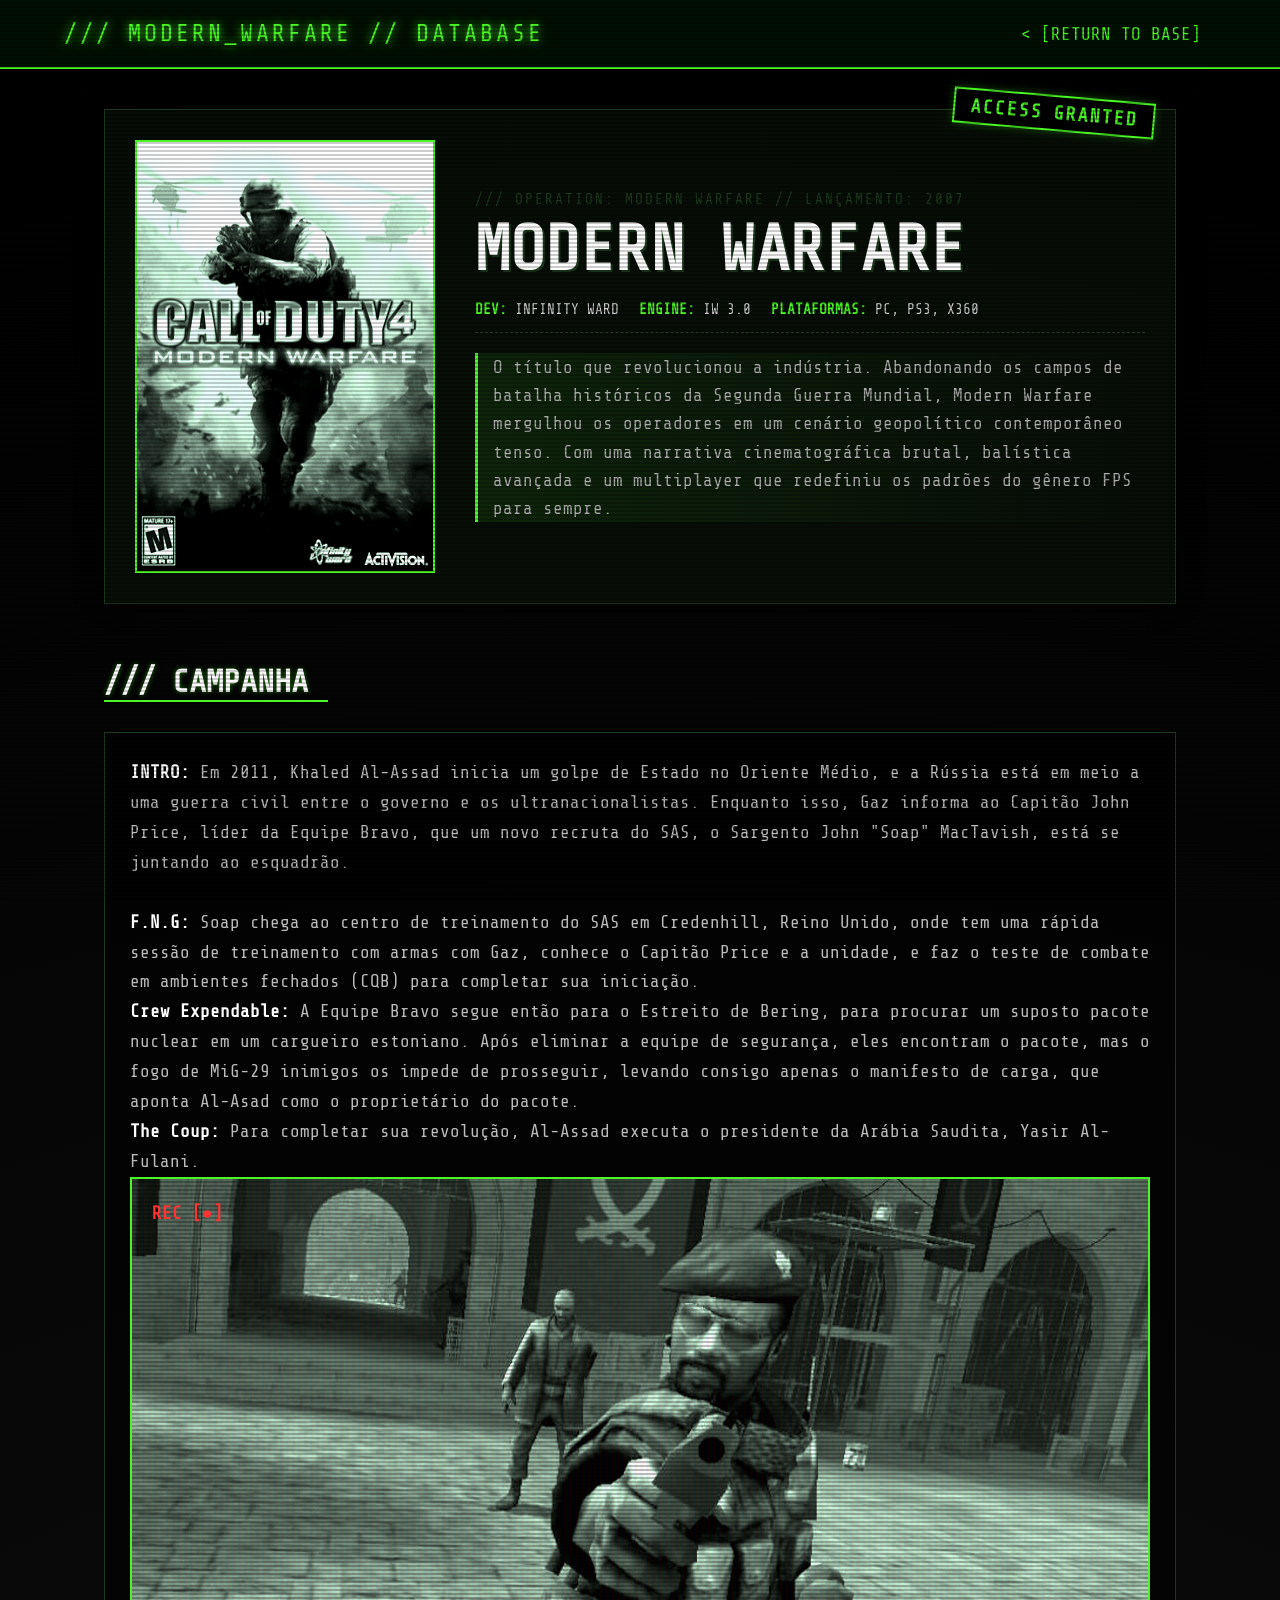
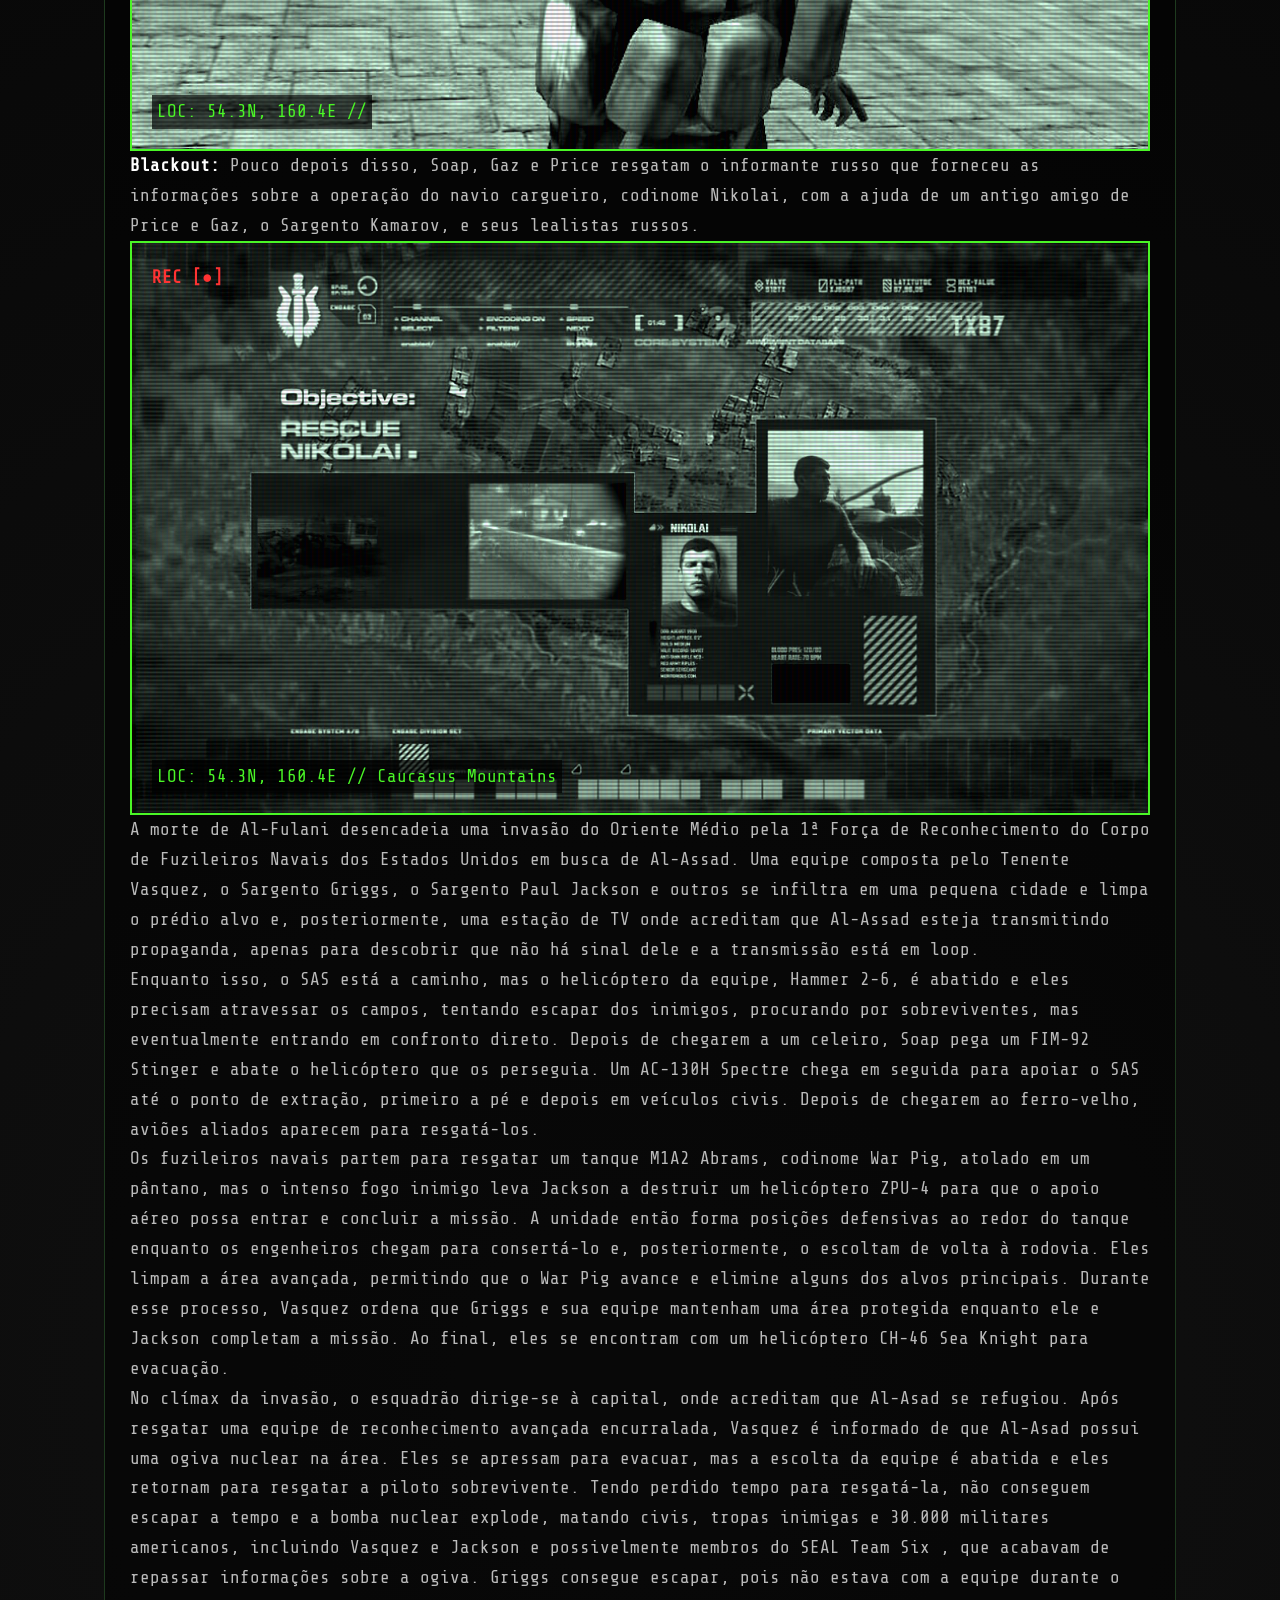
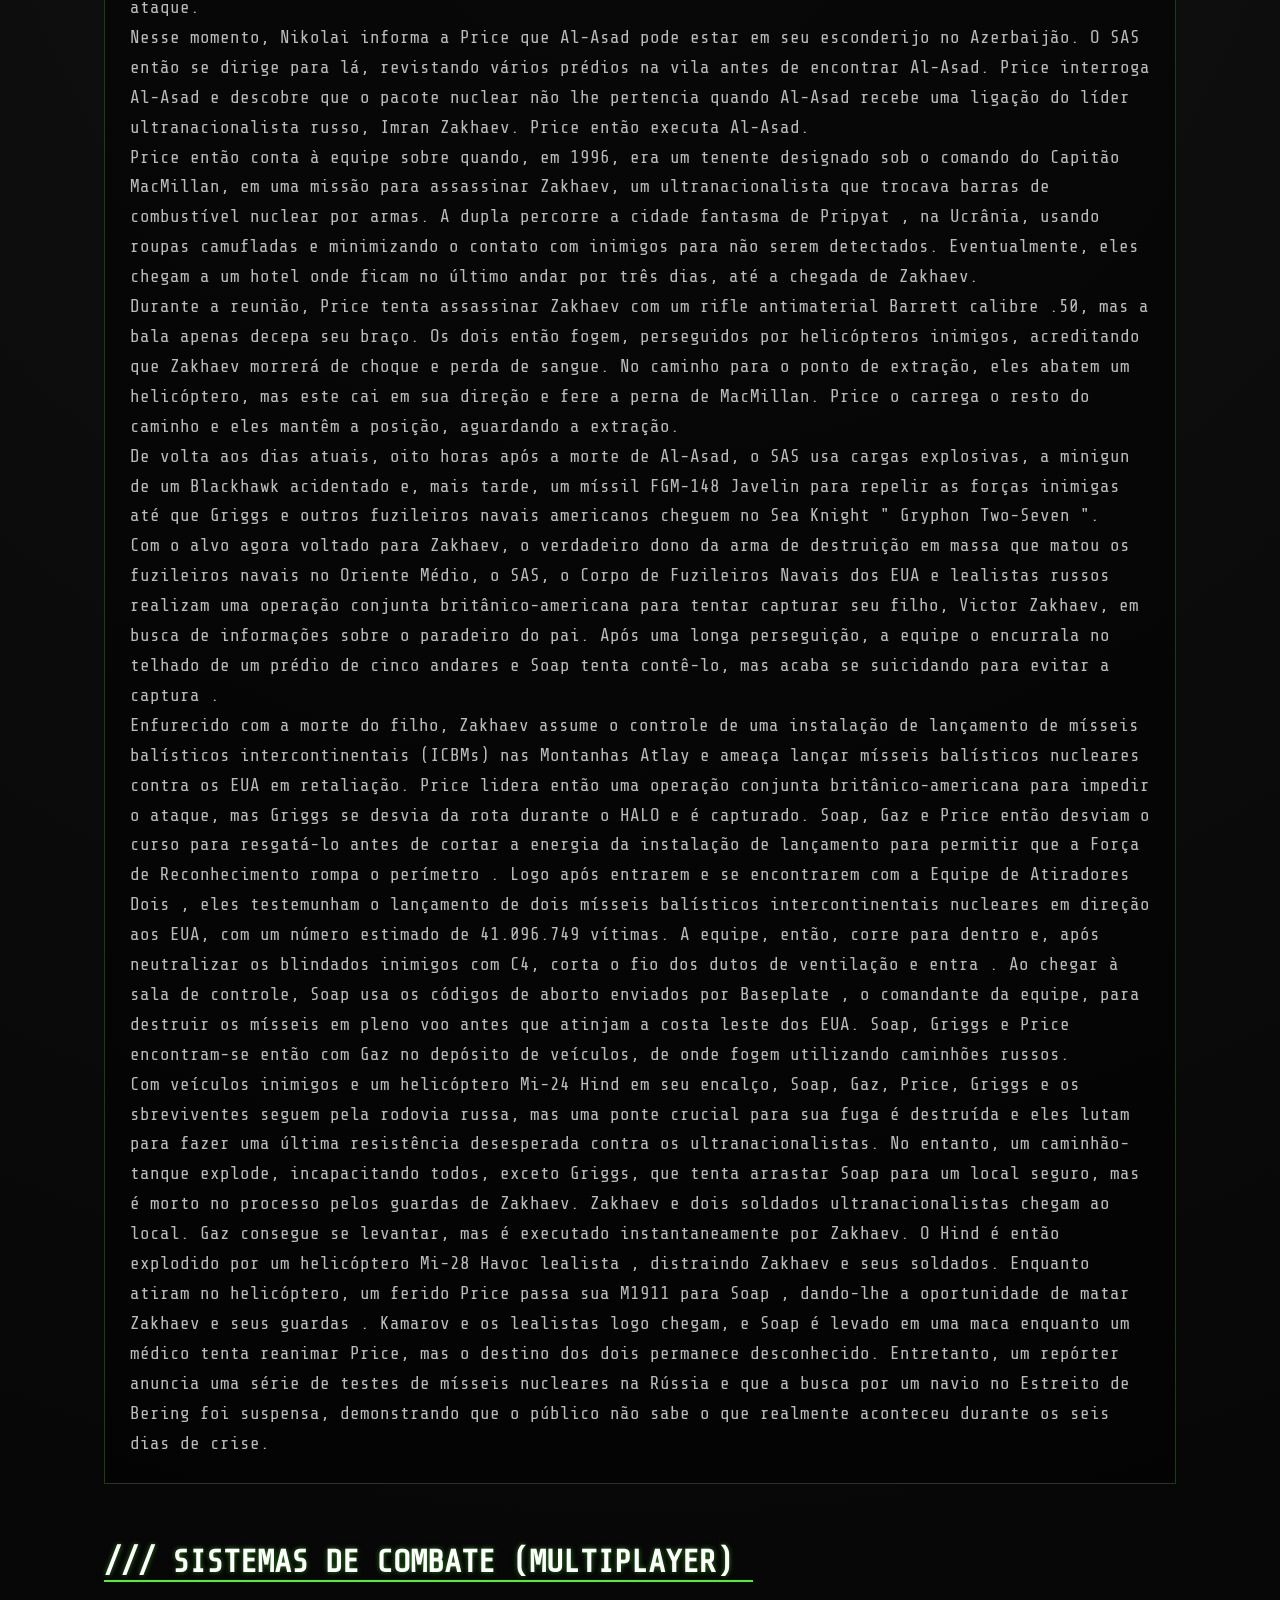
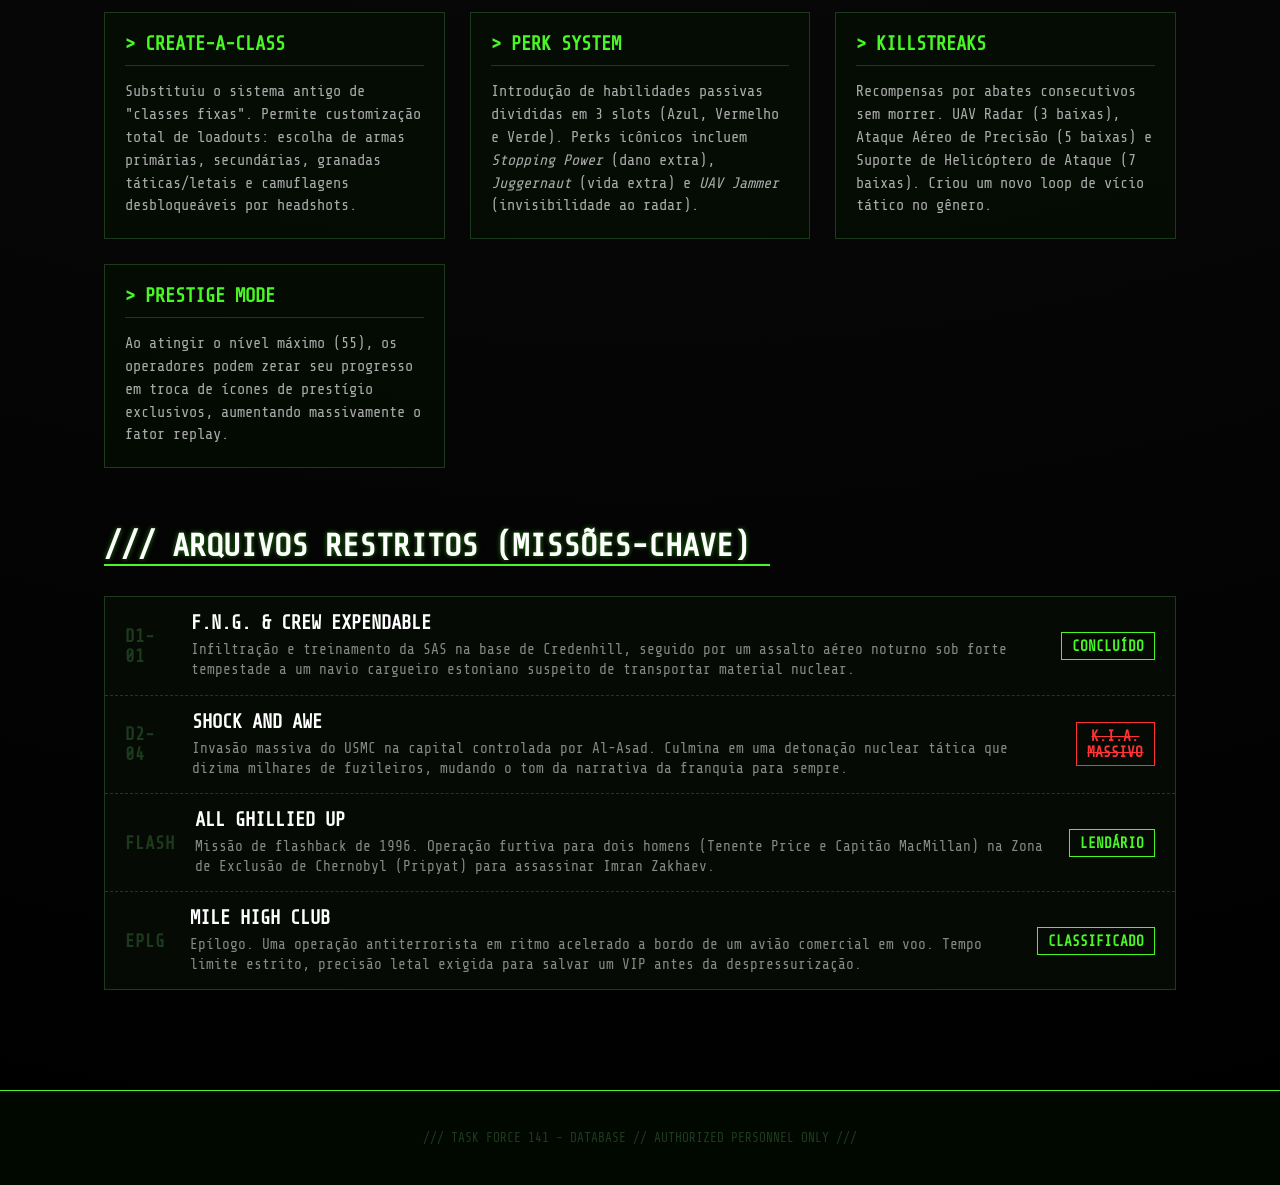
==== commit b8d4eb7a: "alteracoes" ====
--- a/cod4.html
+++ b/cod4.html
@@ -50,19 +50,28 @@
         <section class="game-section">
             <h2 class="section-title">/// CAMPANHA</h2>
             <div class="game-text-panel">
-                <p>Em 2011, Khaled Al-Assad inicia um golpe de Estado  no Oriente Médio, e a Rússia está em meio a uma guerra civil entre o governo e os ultranacionalistas. Enquanto isso, Gaz informa ao Capitão John Price, líder da Equipe Bravo, que um novo recruta do SAS, o Sargento John "Soap" MacTavish, está se juntando ao esquadrão. </br>
+                <p><strong>INTRO:&nbsp;</strong>Em 2011, Khaled Al-Assad inicia um golpe de Estado no Oriente Médio, e a Rússia está em meio a uma guerra civil entre o governo e os ultranacionalistas. Enquanto isso, Gaz informa ao Capitão John Price, líder da Equipe Bravo, que um novo recruta do SAS, o Sargento John "Soap" MacTavish, está se juntando ao esquadrão. </p></br>
+                
+                
+            
+                <p><strong>F.N.G:&nbsp;</strong>Soap chega ao centro de treinamento do SAS em Credenhill, Reino Unido, onde tem uma rápida sessão de treinamento com armas com Gaz, conhece o Capitão Price e a unidade, e faz o teste de combate em ambientes fechados (CQB) para completar sua iniciação.</br>
+                <strong>Crew Expendable:&nbsp;</strong>A Equipe Bravo segue então para o Estreito de Bering, para procurar um suposto pacote nuclear em um cargueiro estoniano. Após eliminar a equipe de segurança, eles encontram o pacote, mas o fogo de MiG-29 inimigos os impede de prosseguir, levando consigo apenas o manifesto de carga, que aponta Al-Asad como o proprietário do pacote.</br>
+                <strong>The Coup:&nbsp;</strong>Para completar sua revolução, Al-Assad executa  o presidente da Arábia Saudita, Yasir Al-Fulani.</br>
                 <div class="ops-visual-game">
                 <img src="./IMGS/MV5BMTdmZTEzNWYtZjg1OS00NGIxLTliMTItMDJmMjNmMjFjOTFmXkEyXkFqcGc@._V1_FMjpg_UX1000_.jpg" alt="Al-Assad">
-                
                 <div class="scan-overlay"></div>
                 <div class="cam-rec">REC [●]</div>
-                <div class="cam-loc">LOC: 54.3N, 160.4E // GULAG</div>
-            </div>
-                Soap chega ao centro de treinamento do SAS em Credenhill, Reino Unido, onde tem uma rápida sessão de treinamento com armas com Gaz, conhece o Capitão Price e a unidade, e faz o teste de combate em ambientes fechados (CQB) para completar sua iniciação.</br>
-                A Equipe Bravo segue então para o Estreito de Bering, para procurar um suposto pacote nuclear em um cargueiro estoniano. Após eliminar a equipe de segurança, eles encontram o pacote, mas o fogo de MiG-29 inimigos os impede de prosseguir, levando consigo apenas o manifesto de carga, que aponta Al-Asad como o proprietário do pacote.</br>
-                Para completar sua revolução, Al-Assad executa  o presidente da Arábia Saudita, Yasir Al-Fulani.</br>
-                Pouco depois disso, Soap, Gaz e Price resgatam o informante russo que forneceu as informações sobre a operação do navio cargueiro, codinome  Nikolai, com a ajuda de um antigo amigo de Price e Gaz, o Sargento Kamarov, e seus lealistas russos.</br>
+                <div class="cam-loc">LOC: 54.3N, 160.4E // </div>
+                </div>
+                <strong>Blackout:&nbsp;</strong>Pouco depois disso, Soap, Gaz e Price resgatam o informante russo que forneceu as informações sobre a operação do navio cargueiro, codinome  Nikolai, com a ajuda de um antigo amigo de Price e Gaz, o Sargento Kamarov, e seus lealistas russos.</br>
+                <div class="ops-visual-game">
+                <img src="IMGS/Nikolai_Intel_2_MWR.webp" alt="blackout">
+                <div class="scan-overlay"></div>
+                <div class="cam-rec">REC [●]</div>
+                <div class="cam-loc">LOC: 54.3N, 160.4E // Caucasus Mountains</div>
+                </div>
                 A morte de Al-Fulani desencadeia uma invasão do Oriente Médio pela 1ª Força de Reconhecimento do Corpo de Fuzileiros Navais dos Estados Unidos em busca de Al-Assad. Uma equipe composta pelo Tenente Vasquez, o Sargento Griggs, o Sargento Paul Jackson e outros se infiltra em uma pequena cidade e limpa o prédio alvo e, posteriormente, uma estação de TV onde acreditam que Al-Assad esteja transmitindo propaganda, apenas para descobrir que não há sinal dele e a transmissão está em loop.</br>
+                
                 Enquanto isso, o SAS está a caminho, mas o helicóptero da equipe, Hammer 2-6, é abatido e eles precisam atravessar os campos, tentando escapar dos inimigos, procurando por sobreviventes, mas eventualmente entrando em confronto direto. Depois de chegarem a um celeiro, Soap pega um FIM-92 Stinger e abate o helicóptero que os perseguia. Um AC-130H Spectre chega em seguida para apoiar o SAS até o ponto de extração, primeiro a pé e depois em veículos civis. Depois de chegarem ao ferro-velho, aviões aliados aparecem para resgatá-los.</br>
                 Os fuzileiros navais partem para resgatar um tanque M1A2 Abrams, codinome War Pig, atolado em um pântano, mas o intenso fogo inimigo leva Jackson a destruir um helicóptero ZPU-4 para que o apoio aéreo possa entrar e concluir a missão. A unidade então forma posições defensivas ao redor do tanque enquanto os engenheiros chegam para consertá-lo e, posteriormente, o escoltam de volta à rodovia. Eles limpam a área avançada, permitindo que o War Pig avance e elimine alguns dos alvos principais. Durante esse processo, Vasquez ordena que Griggs e sua equipe mantenham uma área protegida enquanto ele e Jackson completam a missão. Ao final, eles se encontram com um helicóptero CH-46 Sea Knight para evacuação.</br>
                 No clímax da invasão, o esquadrão dirige-se à capital, onde acreditam que Al-Asad se refugiou. Após resgatar uma equipe de reconhecimento avançada encurralada, Vasquez é informado de que Al-Asad possui uma ogiva nuclear na área. Eles se apressam para evacuar, mas a escolta da equipe é abatida e eles retornam para resgatar a piloto sobrevivente. Tendo perdido tempo para resgatá-la, não conseguem escapar a tempo e a bomba nuclear explode, matando civis, tropas inimigas e 30.000 militares americanos, incluindo Vasquez e Jackson e possivelmente membros do SEAL Team Six , que acabavam de repassar informações sobre a ogiva. Griggs consegue escapar, pois não estava com a equipe durante o ataque.</br>
--- a/style.css
+++ b/style.css
@@ -180,7 +180,7 @@
     width: 100%;
     height: 100%;
     object-fit: cover;
-    filter: grayscale(100%) sepia(100%) hue-rotate(90deg) saturate(300%);
+    filter: grayscale(100%) sepia(50%) hue-rotate(90deg) contrast(1.2);
     transition: 0.5s;
 }
 
@@ -1534,31 +1534,23 @@
     margin: 0;
 }
 
-/* ==========================================
-   REGISTROS DE INTELIGÊNCIA (INTEL) - FINAL
-   ========================================== */
-
-/* Cards Base */
 .intel-card {
     display: flex;
-    background: rgba(0, 20, 0, 0.5); /* O verde de fundo original está de volta */
+    background: rgba(0, 20, 0, 0.5);
     border: 1px solid rgba(0, 255, 0, 0.4); 
     padding: 30px;
     margin-bottom: 30px;
     align-items: center; 
     gap: 40px; 
-    /* Adicionada a propriedade 'transform' na transição para o card crescer suavemente */
     transition: transform 0.3s ease, border-color 0.3s ease, box-shadow 0.3s ease; 
 }
 
-/* Efeito ao passar o mouse: Aumenta levemente e brilha */
 .intel-card:hover {
-    transform: scale(1.02); /* Faz o card aumentar levemente */
+    transform: scale(1.02); 
     border-color: #00ff00;
     box-shadow: 0 0 15px rgba(0, 255, 0, 0.2); 
 }
 
-/* Área da Imagem */
 .intel-img {
     flex: 0 0 45%; 
 }
@@ -1571,15 +1563,11 @@
     display: block;
 }
 
-/* Área de Informações */
 .intel-info {
     flex: 1; 
     text-align: left; 
 }
 
-/* ==========================================
-   RESPONSIVIDADE (Para Celulares)
-   ========================================== */
 @media (max-width: 768px) {
     .intel-card {
         flex-direction: column; 
